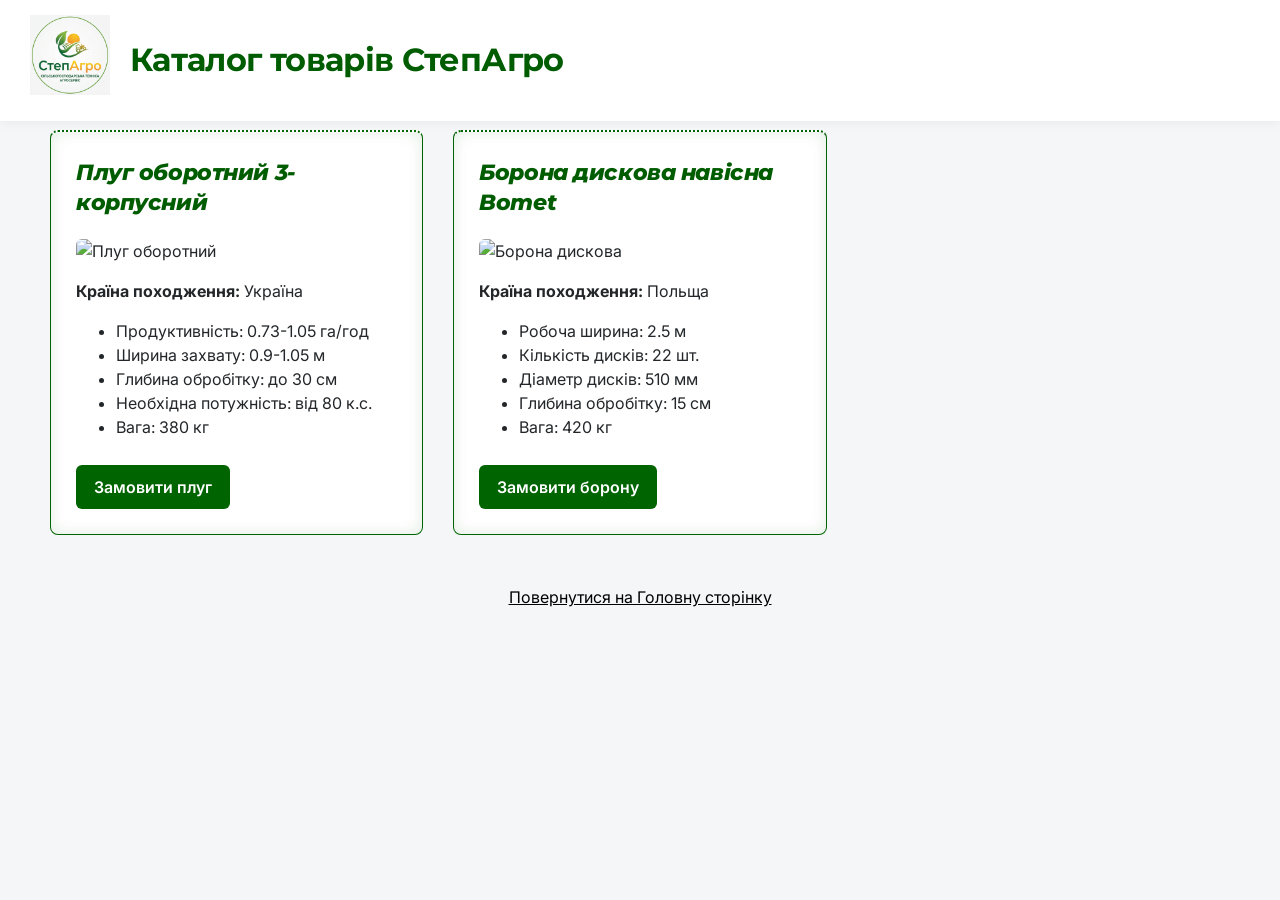
==== Lab2/catalog.html @ 3097f017 "Lab2" ====
<!DOCTYPE html>
<html lang="uk">
<head>
    <meta charset="UTF-8">
    <title>Каталог - СтепАгро</title>
    <link rel="stylesheet" href="./styles/styles.css">
</head>
<body>
    <header class="catalog-header">
        <img src="./assets/images/logo.jpg" alt="Логотип СтепАгро" width="80" style="float: left; margin-right: 20px;">
        <h1>Каталог товарів СтепАгро</h1>
    </header>

    <main class="catalog-grid">
        <article class="product-card">
            <h3>Плуг оборотний 3-корпусний</h3>
            <img src="plow.jpg" alt="Плуг оборотний">
            <p><strong>Країна походження:</strong> Україна</p>
            <ul>
                <li>Продуктивність: 0.73-1.05 га/год</li>
                <li>Ширина захвату: 0.9-1.05 м</li>
                <li>Глибина обробітку: до 30 см</li>
                <li>Необхідна потужність: від 80 к.с.</li>
                <li>Вага: 380 кг</li>
            </ul>
            <a href="#">Замовити плуг</a>
        </article>
        
        <article class="product-card">
            <h3>Борона дискова навісна Bomet</h3>
            <img src="harrow.jpg" alt="Борона дискова">
            <p><strong>Країна походження:</strong> Польща</p>
            <ul>
                <li>Робоча ширина: 2.5 м</li>
                <li>Кількість дисків: 22 шт.</li>
                <li>Діаметр дисків: 510 мм</li>
                <li>Глибина обробітку: 15 см</li>
                <li>Вага: 420 кг</li>
            </ul>
            <a href="#">Замовити борону</a>
        </article>
    </main>

    <div style="text-align: center; margin-bottom: 50px;">
        <a href="index.html" style="color: black; text-decoration: underline;">Повернутися на Головну сторінку</a>
    </div>
</body>
</html>
---- Lab2/styles/styles.css ----
/* --- БАЗОВІ НАЛАШТУВАННЯ ТА ШРИФТИ --- */
/* Підключення шрифтів Montserrat та Inter з підтримкою кирилиці */
@import url('https://fonts.googleapis.com/css2?family=Inter:wght@300;400;500;600;700&family=Montserrat:wght@600;700;800;900&display=swap');

* {
    box-sizing: border-box;
}

body {
    font-family: 'Inter', -apple-system, BlinkMacSystemFont, "Segoe UI", Roboto, sans-serif;
    background-color: #f4f6f8;
    color: rgb(35, 39, 42);
    margin: 0;
    padding: 0;
    line-height: 1.5;
}

/* Використання шрифту Montserrat для заголовків */
h1, h2, h3, h4, h5, h6 {
    font-family: 'Montserrat', sans-serif;
    color: hsl(120, 100%, 18%);
    letter-spacing: -0.02em;
}

/* --- ГОЛОВНА СТОРІНКА (INDEX) --- */
/* Абсолютне позиціонування шапки з 0 відступом[cite: 45] */
.index-header {
    position: absolute;
    top: 0;
    left: 0;
    width: 100%;
    background-color: white;
    z-index: 10;
    padding: 15px 30px;
    box-shadow: 0 2px 10px rgba(0,0,0,0.05);
}

.index-header img {
    float: left;
    margin-right: 20px;
}

/* Відступи: зовнішні (margin) більші за внутрішні (padding)[cite: 45] */
/* Смуга прокручування (overflow-y)[cite: 44] */
.mission-block {
    margin: 140px 50px 40px 50px;
    padding: 25px 30px;
    background: white;
    max-height: 220px;
    overflow-y: auto;
    border-radius: 12px;
    box-shadow: 0 4px 12px rgba(0,0,0,0.03);
}

/* Псевдоелемент: привітний емодзі перед описом[cite: 45] */
.mission-block h2::before {
    content: "👋 ";
}

/* Комбінатор суміжних сестринських елементів (+) */
h2 + p {
    margin-top: 8px;
    font-size: 1.05rem;
}

/* 2D Трансформація таблиці при наведенні (зміщується вверх на 2%)[cite: 45] */
.info-table {
    width: 85%;
    margin: 0 auto 50px auto;
    border-collapse: collapse;
    background: white;
    border-radius: 8px;
    overflow: hidden;
    transition: transform 0.4s cubic-bezier(0.165, 0.84, 0.44, 1), box-shadow 0.4s ease;
}

.info-table th, .info-table td {
    padding: 12px 16px;
    border: 1px solid #eef1f4;
    text-align: center;
}

.info-table th {
    background-color: #f8fafc;
    font-weight: 600;
}

.info-table:hover {
    transform: translateY(-2%);
    box-shadow: 0 12px 24px rgba(0,0,0,0.08);
}

/* Збільшення шрифту і фону контактів через 2 сек при наведенні[cite: 45] */
.contacts-block {
    display: inline-block;
    padding: 15px 25px;
    background-color: #fff;
    border-radius: 8px;
    font-style: normal;
    transition: transform 0.3s ease 2s, background-color 0.3s ease 2s, box-shadow 0.3s ease 2s;
}

.contacts-block:hover {
    transform: scale(1.1);
    background-color: #e8f5e9;
    box-shadow: 0 6px 18px rgba(0,0,0,0.08);
}

/* --- СТОРІНКА КАТАЛОГУ (GRID) --- */
/* Фіксована шапка зверху[cite: 45] */
.catalog-header {
    position: fixed;
    top: 0;
    left: 0;
    width: 100%;
    background: white;
    z-index: 1000;
    padding: 15px 30px;
    box-shadow: 0 2px 10px rgba(0,0,0,0.05);
}

/* Grid-сітка для товарів[cite: 44] */
.catalog-grid {
    display: grid;
    grid-template-columns: repeat(auto-fill, minmax(320px, 1fr));
    gap: 30px;
    padding: 130px 50px 50px;
}

/* Темно-зелена рамка з тінню в середину, крапкова зверху[cite: 45] */
.product-card {
    border-style: solid;
    border-width: 1px;
    border-color: darkgreen;
    border-top-style: dotted;
    border-top-width: 2px;
    box-shadow: inset 0 0 15px rgba(0, 100, 0, 0.12);
    padding: 25px;
    background: white;
    border-radius: 8px;
}

/* Назва товару: більша вага, висота і курсив[cite: 45] */
.product-card h3 {
    font-weight: 800;
    line-height: 1.4;
    font-style: italic;
    font-size: 1.35rem;
    margin-top: 0;
}

.product-card a {
    display: inline-block;
    margin-top: 10px;
    padding: 10px 18px;
    background: darkgreen;
    color: white;
    text-decoration: none;
    font-weight: 600;
    border-radius: 6px;
    transition: background-color 0.3s, transform 0.3s, box-shadow 0.3s;
}

.product-card a:hover {
    background-color: #004d00;
    transform: translateY(-2px);
    box-shadow: 0 4px 12px rgba(0, 77, 0, 0.3);
}

/* Анімація фото до імітації старовинного зображення (sepia)[cite: 45] */
.product-card img {
    width: 100%;
    border-radius: 6px;
    transition: filter 0.6s ease;
}

.product-card img:hover {
    filter: sepia(90%) contrast(120%) grayscale(20%);
}

/* Відвідані посилання темно-зеленого кольору[cite: 45] */
.catalog-grid a:visited {
    color: darkgreen;
}

/* --- СТОРІНКА ЗВОРОТНОГО ЗВ'ЯЗКУ (FLEXBOX) --- */
/* Flex-контейнер для вирівнювання форми по центру[cite: 44] */
.feedback-container {
    display: flex;
    flex-flow: row wrap;
    justify-content: center;
    align-items: center;
    min-height: 100vh;
    padding: 20px;
}

.feedback-form {
    display: flex;
    flex-direction: column;
    width: 100%;
    max-width: 580px;
    background: white;
    padding: 35px;
    border-radius: 12px;
    box-shadow: 0 8px 24px rgba(0,0,0,0.06);
    gap: 18px;
}

.feedback-form fieldset {
    display: flex;
    flex-direction: column;
    gap: 12px;
    border: 1px solid #e2e8f0;
    border-radius: 8px;
    padding: 20px;
}

.feedback-form legend {
    font-family: 'Montserrat', sans-serif;
    font-weight: 700;
    color: darkgreen;
    padding: 0 8px;
}

/* Селектори атрибутів */
input[type="text"], input[type="email"], input[type="number"], select, textarea {
    font-family: 'Inter', sans-serif;
    padding: 11px 14px;
    border: 1px solid #cbd5e1;
    border-radius: 6px;
    width: 100%;
    font-size: 0.95rem;
}

input[type="text"]:focus, input[type="email"]:focus, select:focus, textarea:focus {
    outline: none;
    border-color: darkgreen;
    box-shadow: 0 0 0 3px rgba(0, 100, 0, 0.1);
}

/* Селектор [атрибут*="значення"] + Order для кнопок[cite: 43, 44] */
button[type*="sub"] {
    order: 10;
    align-self: stretch;
    background-color: darkgreen;
    color: white;
    padding: 14px;
    border: none;
    border-radius: 6px;
    cursor: pointer;
    font-family: 'Montserrat', sans-serif;
    font-weight: 700;
    font-size: 1rem;
    transition: background-color 0.3s;
}

button[type*="sub"]:hover {
    background-color: #004d00;
}

button[type="reset"] {
    order: 11;
    align-self: flex-end;
    background-color: #ef4444;
    color: white;
    padding: 8px 16px;
    border: none;
    border-radius: 6px;
    cursor: pointer;
    font-size: 0.9rem;
}
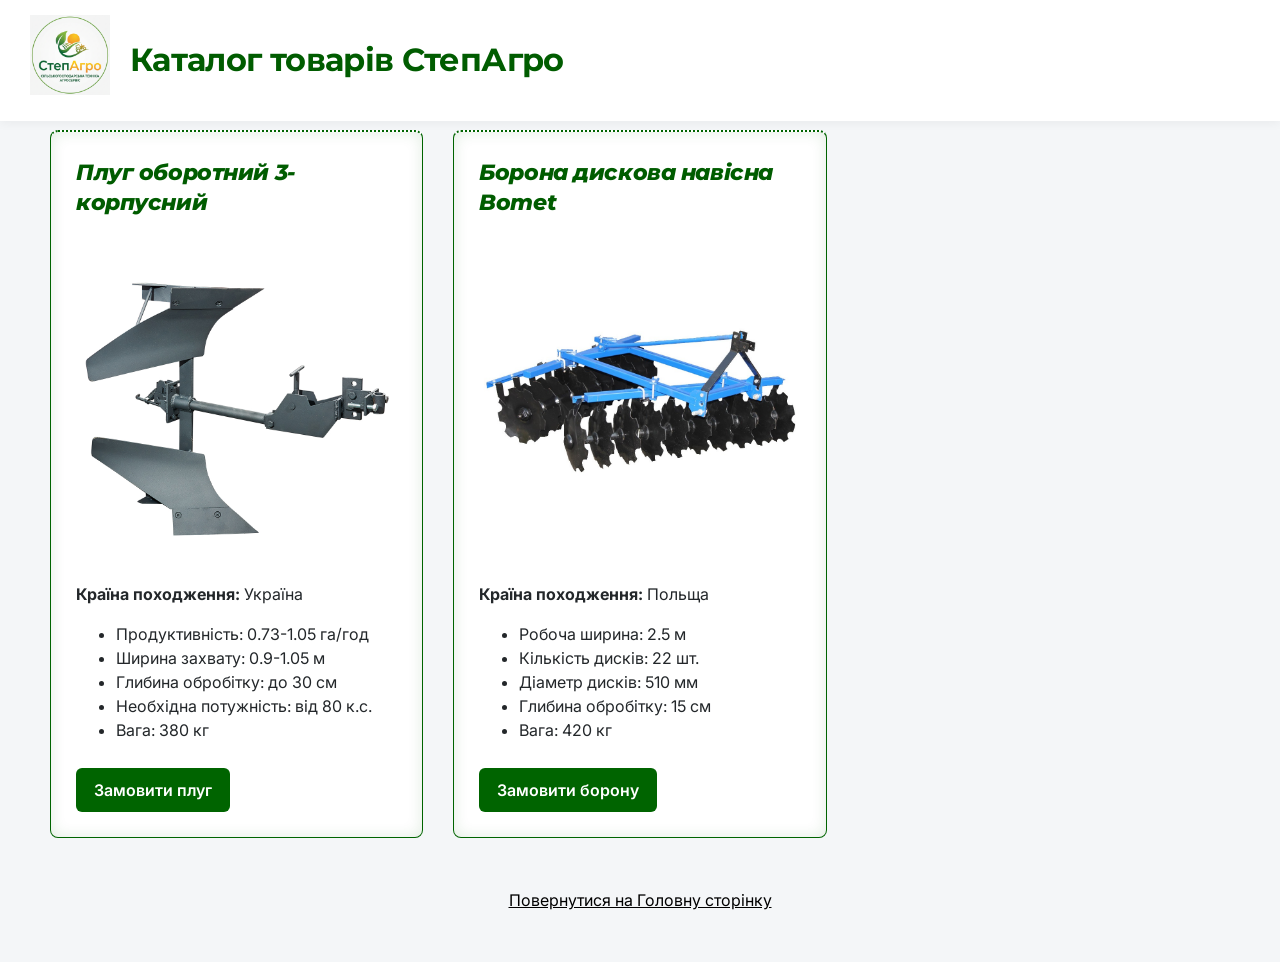
==== commit d426333a: "lab3" ====
--- a/Lab2/catalog.html
+++ b/Lab2/catalog.html
@@ -14,7 +14,7 @@
     <main class="catalog-grid">
         <article class="product-card">
             <h3>Плуг оборотний 3-корпусний</h3>
-            <img src="plow.jpg" alt="Плуг оборотний">
+            <img src="./assets/images/plug.jpg" alt="Плуг оборотний">
             <p><strong>Країна походження:</strong> Україна</p>
             <ul>
                 <li>Продуктивність: 0.73-1.05 га/год</li>
@@ -28,7 +28,7 @@
         
         <article class="product-card">
             <h3>Борона дискова навісна Bomet</h3>
-            <img src="harrow.jpg" alt="Борона дискова">
+            <img src="./assets/images/borona.jpg" alt="Борона дискова">
             <p><strong>Країна походження:</strong> Польща</p>
             <ul>
                 <li>Робоча ширина: 2.5 м</li>
